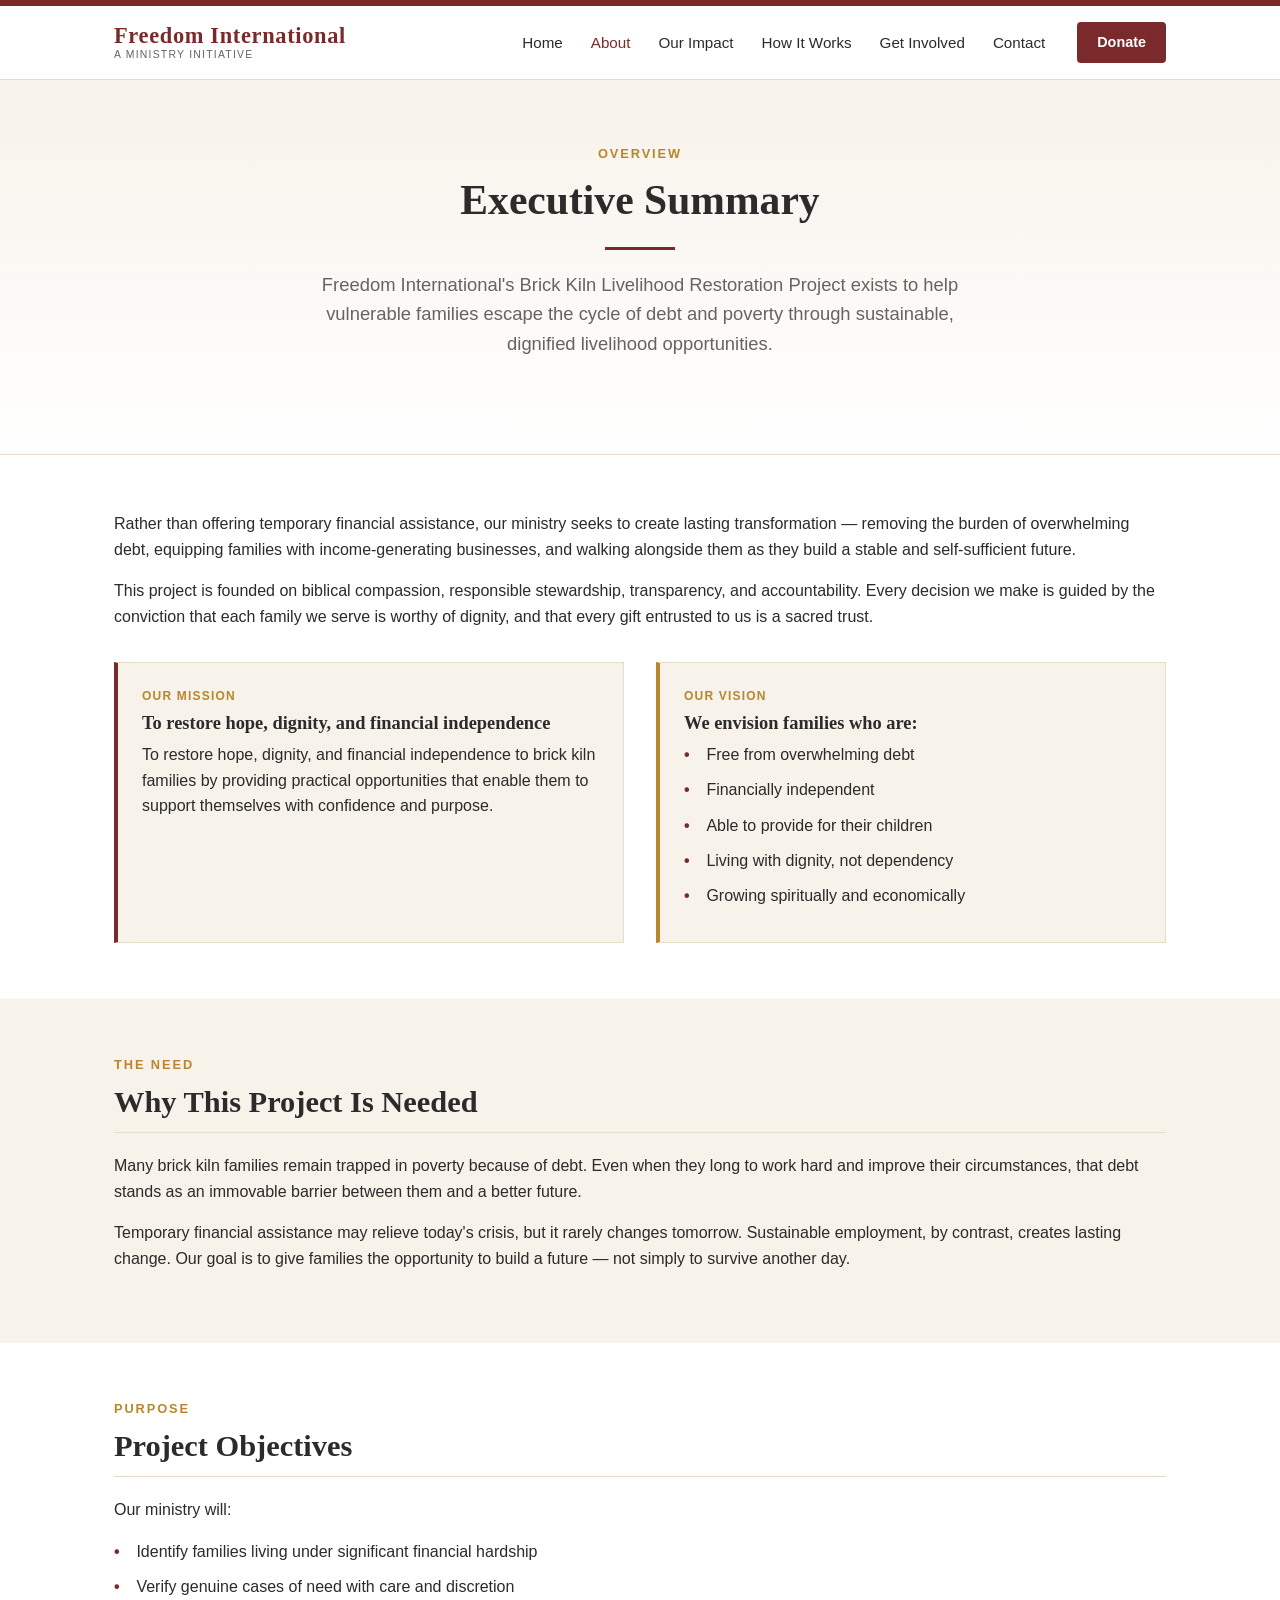
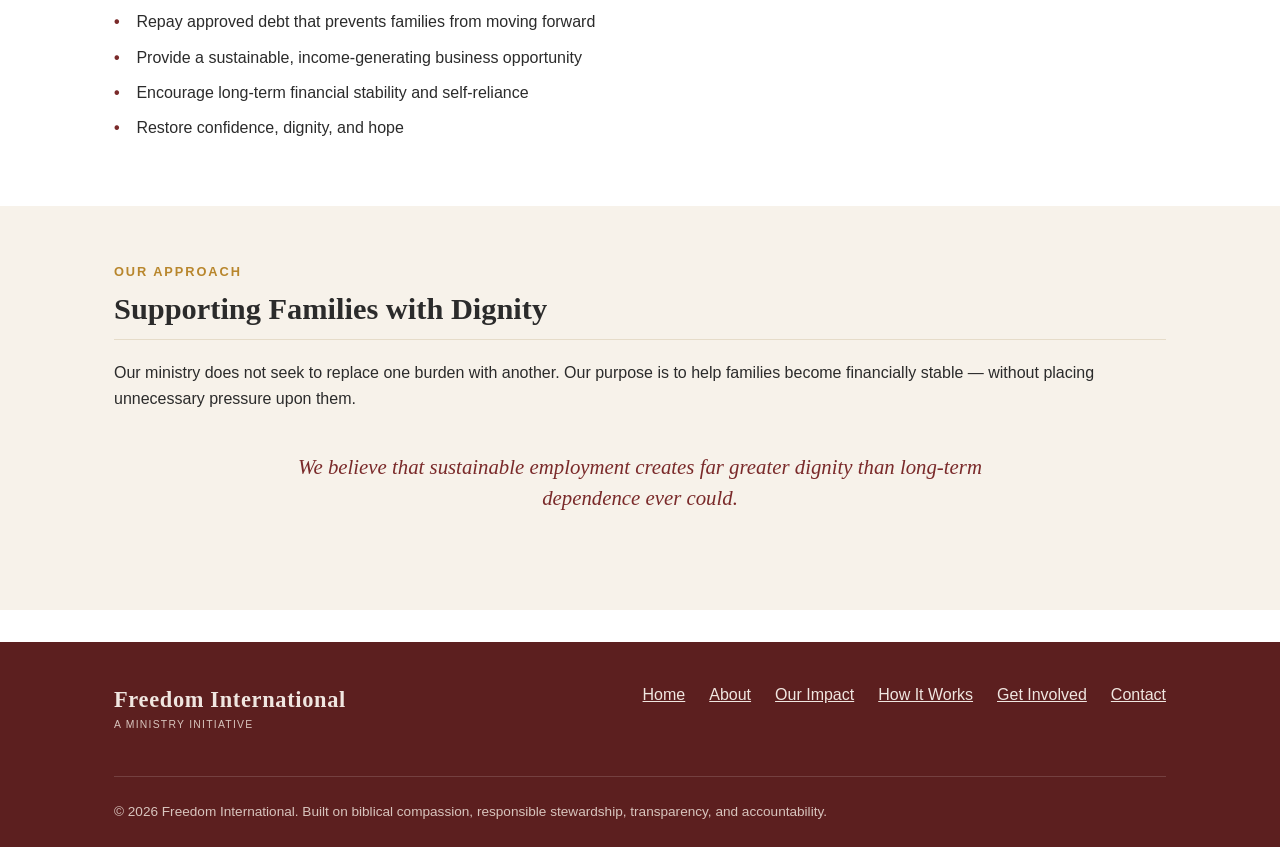
==== about.html @ 3bf538dc "Initial site scaffold for Freedom International Brick Kiln project Six static pages (home, about, im" ====
<!DOCTYPE html>
<html lang="en">
<head>
<meta charset="UTF-8">
<meta name="viewport" content="width=device-width, initial-scale=1.0">
<title>About | Freedom International</title>
<meta name="description" content="Learn about Freedom International's mission, vision, and approach to ending bonded labor at brick kilns through debt relief and sustainable livelihoods.">
<link rel="stylesheet" href="styles.css">
</head>
<body>
<div class="top-bar"></div>

<header class="site-header">
  <div class="container">
    <a href="index.html" class="brand">
      <span class="brand-name">Freedom International</span>
      <span class="brand-tagline">A Ministry Initiative</span>
    </a>
    <button class="nav-toggle" aria-label="Toggle menu" aria-expanded="false">
      <span></span><span></span><span></span>
    </button>
    <div class="nav-right">
      <nav class="main-nav">
        <ul>
          <li><a href="index.html">Home</a></li>
          <li><a href="about.html" class="active">About</a></li>
          <li><a href="impact.html">Our Impact</a></li>
          <li><a href="how-it-works.html">How It Works</a></li>
          <li><a href="get-involved.html">Get Involved</a></li>
          <li><a href="contact.html">Contact</a></li>
        </ul>
      </nav>
      <a href="get-involved.html" class="header-cta">Donate</a>
    </div>
  </div>
</header>

<section class="hero">
  <div class="container">
    <div class="eyebrow">Overview</div>
    <h1>Executive Summary</h1>
    <hr class="hero-rule">
    <p class="lead">Freedom International's Brick Kiln Livelihood Restoration Project exists to help vulnerable families escape the cycle of debt and poverty through sustainable, dignified livelihood opportunities.</p>
  </div>
</section>

<section class="section">
  <div class="container">
    <p>Rather than offering temporary financial assistance, our ministry seeks to create lasting transformation &mdash; removing the burden of overwhelming debt, equipping families with income-generating businesses, and walking alongside them as they build a stable and self-sufficient future.</p>
    <p>This project is founded on biblical compassion, responsible stewardship, transparency, and accountability. Every decision we make is guided by the conviction that each family we serve is worthy of dignity, and that every gift entrusted to us is a sacred trust.</p>

    <div class="two-col" style="margin-top:2rem;">
      <div class="callout">
        <div class="callout-label">Our Mission</div>
        <h3>To restore hope, dignity, and financial independence</h3>
        <p>To restore hope, dignity, and financial independence to brick kiln families by providing practical opportunities that enable them to support themselves with confidence and purpose.</p>
      </div>
      <div class="callout gold">
        <div class="callout-label">Our Vision</div>
        <h3>We envision families who are:</h3>
        <ul class="check-list">
          <li>Free from overwhelming debt</li>
          <li>Financially independent</li>
          <li>Able to provide for their children</li>
          <li>Living with dignity, not dependency</li>
          <li>Growing spiritually and economically</li>
        </ul>
      </div>
    </div>
  </div>
</section>

<section class="section section-alt">
  <div class="container">
    <div class="eyebrow">The Need</div>
    <h2>Why This Project Is Needed</h2>
    <p>Many brick kiln families remain trapped in poverty because of debt. Even when they long to work hard and improve their circumstances, that debt stands as an immovable barrier between them and a better future.</p>
    <p>Temporary financial assistance may relieve today's crisis, but it rarely changes tomorrow. Sustainable employment, by contrast, creates lasting change. Our goal is to give families the opportunity to build a future &mdash; not simply to survive another day.</p>
  </div>
</section>

<section class="section">
  <div class="container">
    <div class="eyebrow">Purpose</div>
    <h2>Project Objectives</h2>
    <p>Our ministry will:</p>
    <ul class="check-list">
      <li>Identify families living under significant financial hardship</li>
      <li>Verify genuine cases of need with care and discretion</li>
      <li>Repay approved debt that prevents families from moving forward</li>
      <li>Provide a sustainable, income-generating business opportunity</li>
      <li>Encourage long-term financial stability and self-reliance</li>
      <li>Restore confidence, dignity, and hope</li>
    </ul>
  </div>
</section>

<section class="section section-alt">
  <div class="container">
    <div class="eyebrow">Our Approach</div>
    <h2>Supporting Families with Dignity</h2>
    <p>Our ministry does not seek to replace one burden with another. Our purpose is to help families become financially stable &mdash; without placing unnecessary pressure upon them.</p>
    <p class="pull-quote">We believe that sustainable employment creates far greater dignity than long-term dependence ever could.</p>
  </div>
</section>

<footer class="site-footer">
  <div class="container">
    <div class="footer-grid">
      <div>
        <span class="brand-name" style="color:#f0e6e0;">Freedom International</span>
        <p class="brand-tagline" style="color:#d8c4bd;">A Ministry Initiative</p>
      </div>
      <nav class="footer-nav">
        <ul>
          <li><a href="index.html">Home</a></li>
          <li><a href="about.html">About</a></li>
          <li><a href="impact.html">Our Impact</a></li>
          <li><a href="how-it-works.html">How It Works</a></li>
          <li><a href="get-involved.html">Get Involved</a></li>
          <li><a href="contact.html">Contact</a></li>
        </ul>
      </nav>
    </div>
    <div class="footer-note">&copy; 2026 Freedom International. Built on biblical compassion, responsible stewardship, transparency, and accountability.</div>
  </div>
</footer>

<script src="script.js"></script>
</body>
</html>
---- styles.css ----
/* Freedom International — shared site styles */

:root {
  --maroon: #7a2a2a;
  --maroon-dark: #5c1f1f;
  --gold: #b8862c;
  --cream: #f7f2ea;
  --cream-border: #e6dcc9;
  --text: #2b2b2b;
  --text-light: #666360;
  --white: #ffffff;
  --font-serif: Georgia, 'Times New Roman', Times, serif;
  --font-sans: -apple-system, BlinkMacSystemFont, 'Segoe UI', Roboto, Helvetica, Arial, sans-serif;
  --max-width: 1100px;
}

* {
  box-sizing: border-box;
}

html {
  scroll-behavior: smooth;
}

body {
  margin: 0;
  font-family: var(--font-sans);
  color: var(--text);
  line-height: 1.6;
  background: var(--white);
}

img {
  max-width: 100%;
  display: block;
}

a {
  color: var(--maroon);
}

h1, h2, h3, h4 {
  font-family: var(--font-serif);
  color: var(--text);
  line-height: 1.2;
  margin: 0 0 0.5em;
}

p {
  margin: 0 0 1em;
}

.container {
  max-width: var(--max-width);
  margin: 0 auto;
  padding: 0 1.5rem;
}

/* Top accent bar */
.top-bar {
  height: 6px;
  background: var(--maroon);
}

/* Header / nav */
.site-header {
  background: var(--white);
  border-bottom: 1px solid var(--cream-border);
  position: sticky;
  top: 0;
  z-index: 100;
}

.site-header .container {
  display: flex;
  align-items: center;
  justify-content: space-between;
  padding-top: 1rem;
  padding-bottom: 1rem;
}

.brand {
  display: flex;
  flex-direction: column;
  text-decoration: none;
  line-height: 1.1;
}

.brand-name {
  font-family: var(--font-serif);
  font-size: 1.4rem;
  font-weight: bold;
  color: var(--maroon);
  letter-spacing: 0.03em;
}

.brand-tagline {
  font-size: 0.65rem;
  letter-spacing: 0.12em;
  color: var(--text-light);
  text-transform: uppercase;
}

.nav-toggle {
  display: none;
  flex-direction: column;
  justify-content: center;
  gap: 5px;
  width: 32px;
  height: 32px;
  background: none;
  border: none;
  cursor: pointer;
  padding: 0;
}

.nav-toggle span {
  display: block;
  height: 2px;
  background: var(--maroon);
  border-radius: 1px;
}

.main-nav ul {
  display: flex;
  gap: 1.75rem;
  list-style: none;
  margin: 0;
  padding: 0;
}

.main-nav a {
  color: var(--text);
  text-decoration: none;
  font-size: 0.95rem;
  font-weight: 500;
}

.main-nav a:hover,
.main-nav a.active {
  color: var(--maroon);
}

.header-cta {
  display: inline-block;
  background: var(--maroon);
  color: var(--white) !important;
  padding: 0.55rem 1.25rem;
  border-radius: 4px;
  text-decoration: none;
  font-weight: 600;
  font-size: 0.9rem;
  white-space: nowrap;
}

.header-cta:hover {
  background: var(--maroon-dark);
}

.nav-right {
  display: flex;
  align-items: center;
  gap: 2rem;
}

/* Hero */
.hero {
  background: linear-gradient(180deg, var(--cream) 0%, var(--white) 100%);
  padding: 4rem 0;
  text-align: center;
  border-bottom: 1px solid var(--cream-border);
}

.hero .eyebrow {
  text-transform: uppercase;
  letter-spacing: 0.15em;
  color: var(--gold);
  font-size: 0.8rem;
  font-weight: 700;
  margin-bottom: 0.75rem;
}

.hero h1 {
  font-size: 2.6rem;
  max-width: 780px;
  margin-left: auto;
  margin-right: auto;
}

.hero .lead {
  font-size: 1.15rem;
  color: var(--text-light);
  max-width: 640px;
  margin: 1rem auto 2rem;
}

.hero-rule {
  width: 70px;
  height: 3px;
  background: var(--maroon);
  margin: 1.25rem auto;
  border: none;
}

.btn-row {
  display: flex;
  gap: 1rem;
  justify-content: center;
  flex-wrap: wrap;
}

.btn {
  display: inline-block;
  padding: 0.8rem 1.75rem;
  border-radius: 4px;
  text-decoration: none;
  font-weight: 600;
  font-size: 0.95rem;
  border: 2px solid var(--maroon);
}

.btn-primary {
  background: var(--maroon);
  color: var(--white);
}

.btn-primary:hover {
  background: var(--maroon-dark);
  border-color: var(--maroon-dark);
}

.btn-secondary {
  background: transparent;
  color: var(--maroon);
}

.btn-secondary:hover {
  background: var(--cream);
}

/* Stats */
.stats {
  display: grid;
  grid-template-columns: repeat(auto-fit, minmax(160px, 1fr));
  gap: 1px;
  background: var(--cream-border);
  border: 1px solid var(--cream-border);
  margin: 2.5rem 0;
}

.stat {
  background: var(--cream);
  text-align: center;
  padding: 2rem 1rem;
}

.stat .number {
  font-family: var(--font-serif);
  font-size: 2.5rem;
  color: var(--maroon);
  font-weight: bold;
}

.stat .label {
  font-size: 0.9rem;
  color: var(--text-light);
  margin-top: 0.25rem;
}

/* Sections */
.section {
  padding: 3.5rem 0;
}

.section-alt {
  background: var(--cream);
}

.eyebrow {
  text-transform: uppercase;
  letter-spacing: 0.15em;
  color: var(--gold);
  font-size: 0.8rem;
  font-weight: 700;
  margin-bottom: 0.5rem;
}

.section h2 {
  font-size: 1.9rem;
  border-bottom: 1px solid var(--cream-border);
  padding-bottom: 0.75rem;
  margin-bottom: 1.25rem;
}

.two-col {
  display: grid;
  grid-template-columns: 1fr 1fr;
  gap: 2rem;
}

@media (max-width: 700px) {
  .two-col {
    grid-template-columns: 1fr;
  }
}

/* Boxed callouts (mirrors PDF's cream boxes with colored left border) */
.callout {
  background: var(--cream);
  border: 1px solid var(--cream-border);
  border-left: 4px solid var(--maroon);
  padding: 1.5rem;
}

.callout.gold {
  border-left-color: var(--gold);
}

.callout .callout-label {
  text-transform: uppercase;
  letter-spacing: 0.1em;
  font-size: 0.75rem;
  color: var(--gold);
  font-weight: 700;
  margin-bottom: 0.4rem;
}

.callout h3 {
  font-size: 1.15rem;
  margin-bottom: 0.5rem;
}

/* Lists */
.check-list {
  list-style: none;
  padding: 0;
  margin: 0;
}

.check-list li {
  position: relative;
  padding-left: 1.4rem;
  margin-bottom: 0.6rem;
}

.check-list li::before {
  content: '\2022';
  color: var(--maroon);
  position: absolute;
  left: 0;
  font-weight: bold;
}

/* Numbered process steps */
.steps {
  display: grid;
  grid-template-columns: repeat(auto-fit, minmax(220px, 1fr));
  gap: 1px;
  background: var(--cream-border);
  border: 1px solid var(--cream-border);
}

.step {
  background: var(--cream);
  padding: 1.5rem;
  text-align: center;
}

.step .step-number {
  font-family: var(--font-serif);
  font-size: 1.6rem;
  color: var(--maroon);
  font-weight: bold;
  margin-bottom: 0.4rem;
}

/* Pull quote */
.pull-quote {
  font-family: var(--font-serif);
  font-style: italic;
  font-size: 1.3rem;
  color: var(--maroon);
  text-align: center;
  max-width: 760px;
  margin: 2.5rem auto;
  line-height: 1.5;
}

/* Cards (opportunities grid) */
.card-grid {
  display: grid;
  grid-template-columns: repeat(auto-fit, minmax(240px, 1fr));
  gap: 1.25rem;
}

.card {
  border: 1px solid var(--cream-border);
  border-radius: 6px;
  padding: 1.5rem;
}

.card h3 {
  font-size: 1.05rem;
  color: var(--maroon);
}

/* Simple form */
.form-field {
  margin-bottom: 1.25rem;
}

.form-field label {
  display: block;
  font-weight: 600;
  margin-bottom: 0.35rem;
  font-size: 0.9rem;
}

.form-field input,
.form-field textarea {
  width: 100%;
  padding: 0.65rem 0.8rem;
  border: 1px solid var(--cream-border);
  border-radius: 4px;
  font-family: inherit;
  font-size: 1rem;
}

.form-field textarea {
  resize: vertical;
  min-height: 140px;
}

/* Footer */
.site-footer {
  background: var(--maroon-dark);
  color: #f0e6e0;
  padding: 2.5rem 0 1.5rem;
  margin-top: 2rem;
}

.site-footer a {
  color: #f0e6e0;
}

.footer-grid {
  display: flex;
  justify-content: space-between;
  flex-wrap: wrap;
  gap: 2rem;
}

.footer-nav ul {
  list-style: none;
  padding: 0;
  margin: 0;
  display: flex;
  gap: 1.5rem;
  flex-wrap: wrap;
}

.footer-note {
  margin-top: 2rem;
  padding-top: 1.5rem;
  border-top: 1px solid rgba(255,255,255,0.15);
  font-size: 0.85rem;
  color: #d8c4bd;
}

/* Mobile nav */
@media (max-width: 800px) {
  .nav-toggle {
    display: flex;
  }

  .nav-right {
    position: fixed;
    top: 65px;
    left: 0;
    right: 0;
    background: var(--white);
    border-bottom: 1px solid var(--cream-border);
    flex-direction: column;
    align-items: stretch;
    padding: 1rem 1.5rem 1.5rem;
    gap: 1rem;
    display: none;
  }

  .nav-right.open {
    display: flex;
  }

  .main-nav ul {
    flex-direction: column;
    gap: 1rem;
  }

  .header-cta {
    text-align: center;
  }

  .hero h1 {
    font-size: 2rem;
  }
}
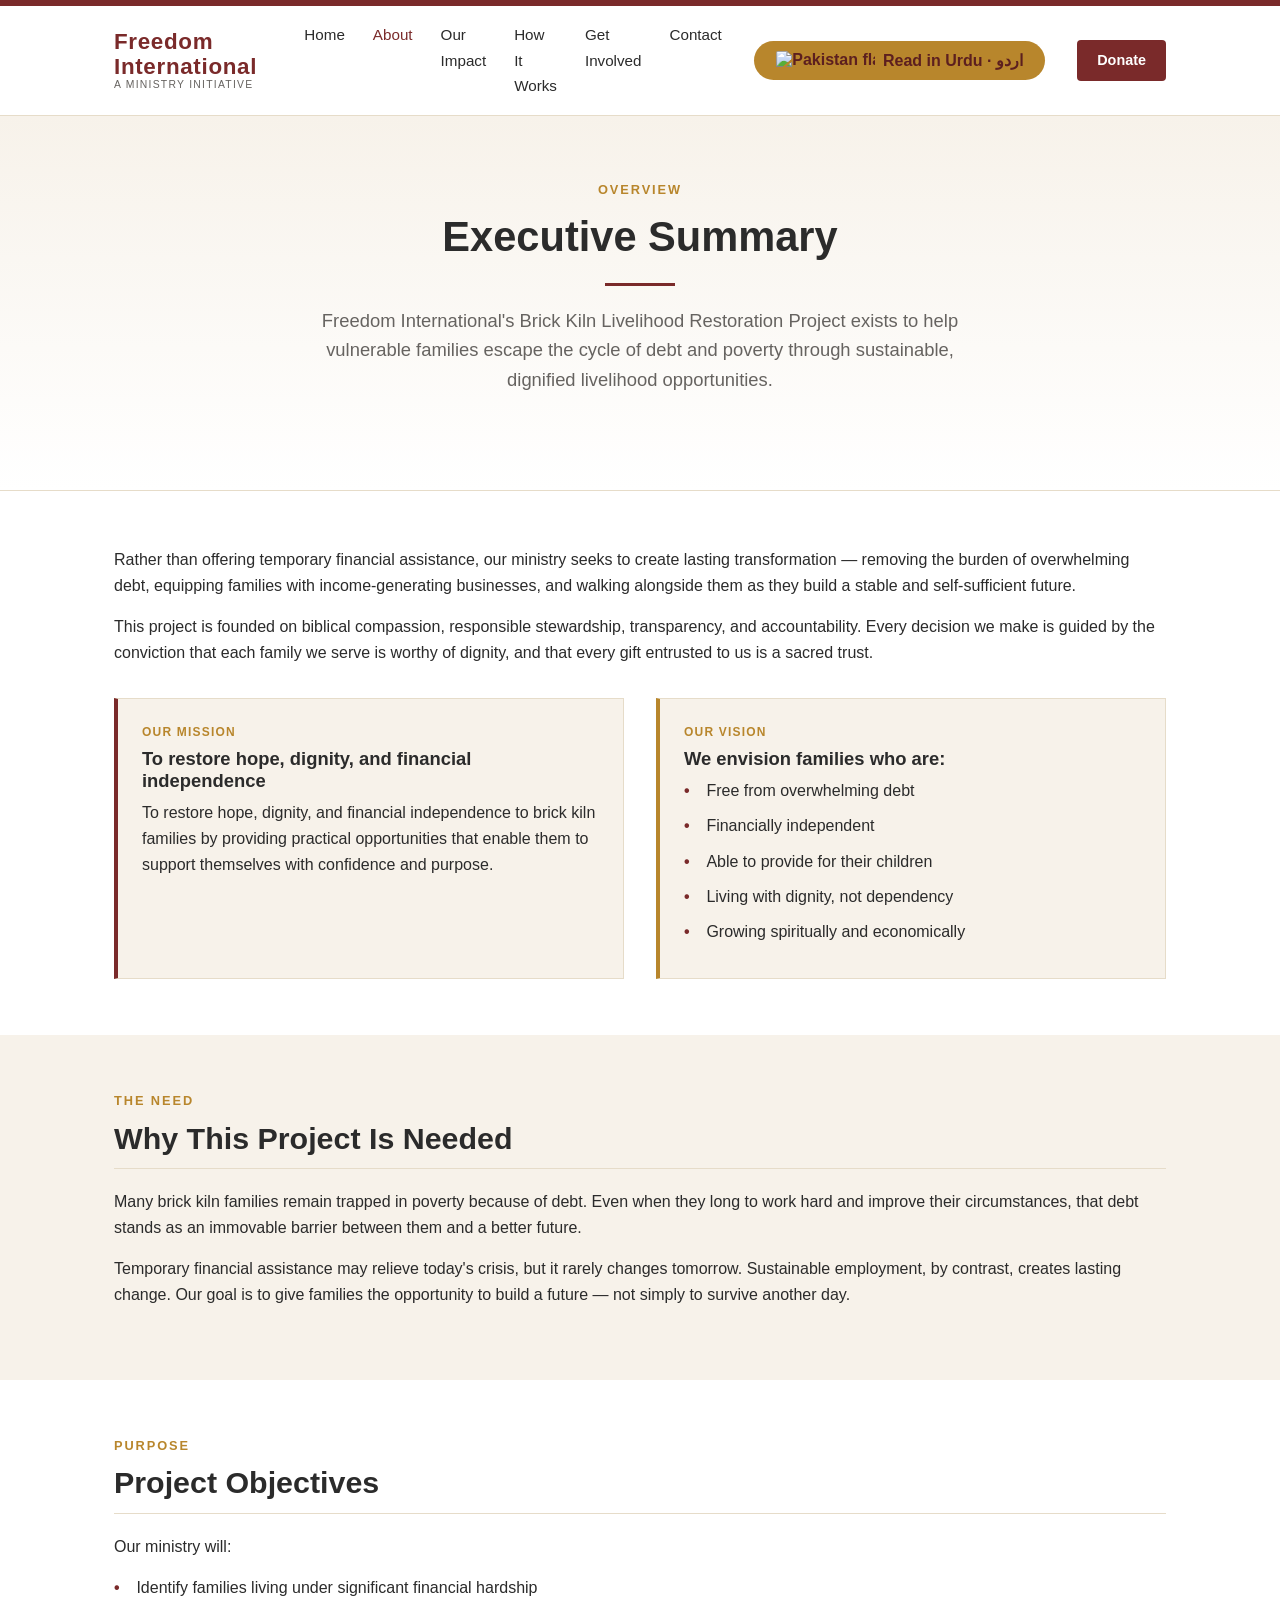
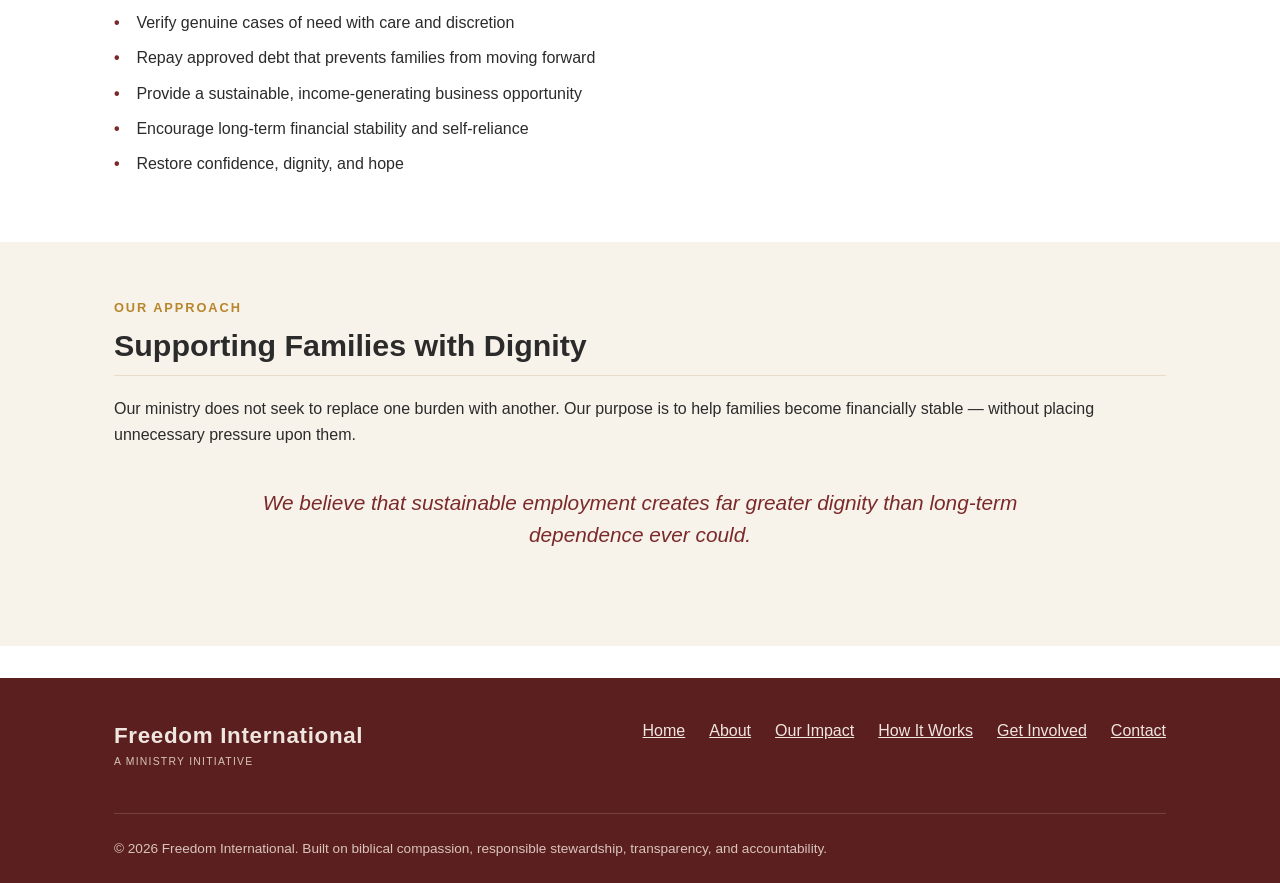
==== commit 7f9d3e7d: "Add Urdu translation toggle to the nav bar Adds a clearly-labeled "Read in Urdu / اردو" button (with" ====
--- a/about.html
+++ b/about.html
@@ -30,10 +30,12 @@
           <li><a href="contact.html">Contact</a></li>
         </ul>
       </nav>
+      <button id="lang-toggle" class="lang-toggle-btn notranslate" translate="no"><img src="https://flagcdn.com/20x15/pk.png" alt="Pakistan flag" style="vertical-align:middle;margin-right:8px;border-radius:2px;"> Read in Urdu &middot; اردو</button>
       <a href="get-involved.html" class="header-cta">Donate</a>
     </div>
   </div>
 </header>
+<div id="google_translate_element" style="display:none;"></div>
 
 <section class="hero">
   <div class="container">
@@ -127,5 +129,7 @@
 </footer>
 
 <script src="script.js"></script>
+<script src="translate.js"></script>
+<script src="//translate.google.com/translate_a/element.js?cb=googleTranslateElementInit"></script>
 </body>
 </html>
--- a/styles.css
+++ b/styles.css
@@ -9,7 +9,7 @@
   --text: #2b2b2b;
   --text-light: #666360;
   --white: #ffffff;
-  --font-serif: Georgia, 'Times New Roman', Times, serif;
+  --font-heading: 'Helvetica Neue', Helvetica, Arial, sans-serif;
   --font-sans: -apple-system, BlinkMacSystemFont, 'Segoe UI', Roboto, Helvetica, Arial, sans-serif;
   --max-width: 1100px;
 }
@@ -40,7 +40,7 @@
 }
 
 h1, h2, h3, h4 {
-  font-family: var(--font-serif);
+  font-family: var(--font-heading);
   color: var(--text);
   line-height: 1.2;
   margin: 0 0 0.5em;
@@ -87,7 +87,7 @@
 }
 
 .brand-name {
-  font-family: var(--font-serif);
+  font-family: var(--font-heading);
   font-size: 1.4rem;
   font-weight: bold;
   color: var(--maroon);
@@ -163,6 +163,26 @@
   gap: 2rem;
 }
 
+.lang-toggle-btn {
+  display: inline-flex;
+  align-items: center;
+  background: var(--gold);
+  color: var(--maroon-dark);
+  border: none;
+  border-radius: 24px;
+  padding: 0.65rem 1.4rem;
+  font-family: inherit;
+  font-size: 1rem;
+  font-weight: 700;
+  white-space: nowrap;
+  cursor: pointer;
+  transition: background 0.2s ease;
+}
+
+.lang-toggle-btn:hover {
+  background: #a3761f;
+}
+
 /* Hero */
 .hero {
   background: linear-gradient(180deg, var(--cream) 0%, var(--white) 100%);
@@ -255,7 +275,7 @@
 }
 
 .stat .number {
-  font-family: var(--font-serif);
+  font-family: var(--font-heading);
   font-size: 2.5rem;
   color: var(--maroon);
   font-weight: bold;
@@ -265,6 +285,31 @@
   font-size: 0.9rem;
   color: var(--text-light);
   margin-top: 0.25rem;
+}
+
+/* Feature photo */
+.photo-feature {
+  padding: 2.5rem 0 0;
+}
+
+.photo-feature figure {
+  margin: 0;
+}
+
+.photo-feature img {
+  width: 100%;
+  max-height: 560px;
+  object-fit: cover;
+  border-radius: 8px;
+  box-shadow: 0 12px 30px rgba(43, 30, 20, 0.18);
+}
+
+.photo-feature figcaption {
+  text-align: center;
+  font-style: italic;
+  color: var(--text-light);
+  font-size: 0.9rem;
+  margin-top: 0.9rem;
 }
 
 /* Sections */
@@ -367,7 +412,7 @@
 }
 
 .step .step-number {
-  font-family: var(--font-serif);
+  font-family: var(--font-heading);
   font-size: 1.6rem;
   color: var(--maroon);
   font-weight: bold;
@@ -376,7 +421,7 @@
 
 /* Pull quote */
 .pull-quote {
-  font-family: var(--font-serif);
+  font-family: var(--font-heading);
   font-style: italic;
   font-size: 1.3rem;
   color: var(--maroon);
@@ -500,6 +545,10 @@
     text-align: center;
   }
 
+  .lang-toggle-btn {
+    justify-content: center;
+  }
+
   .hero h1 {
     font-size: 2rem;
   }
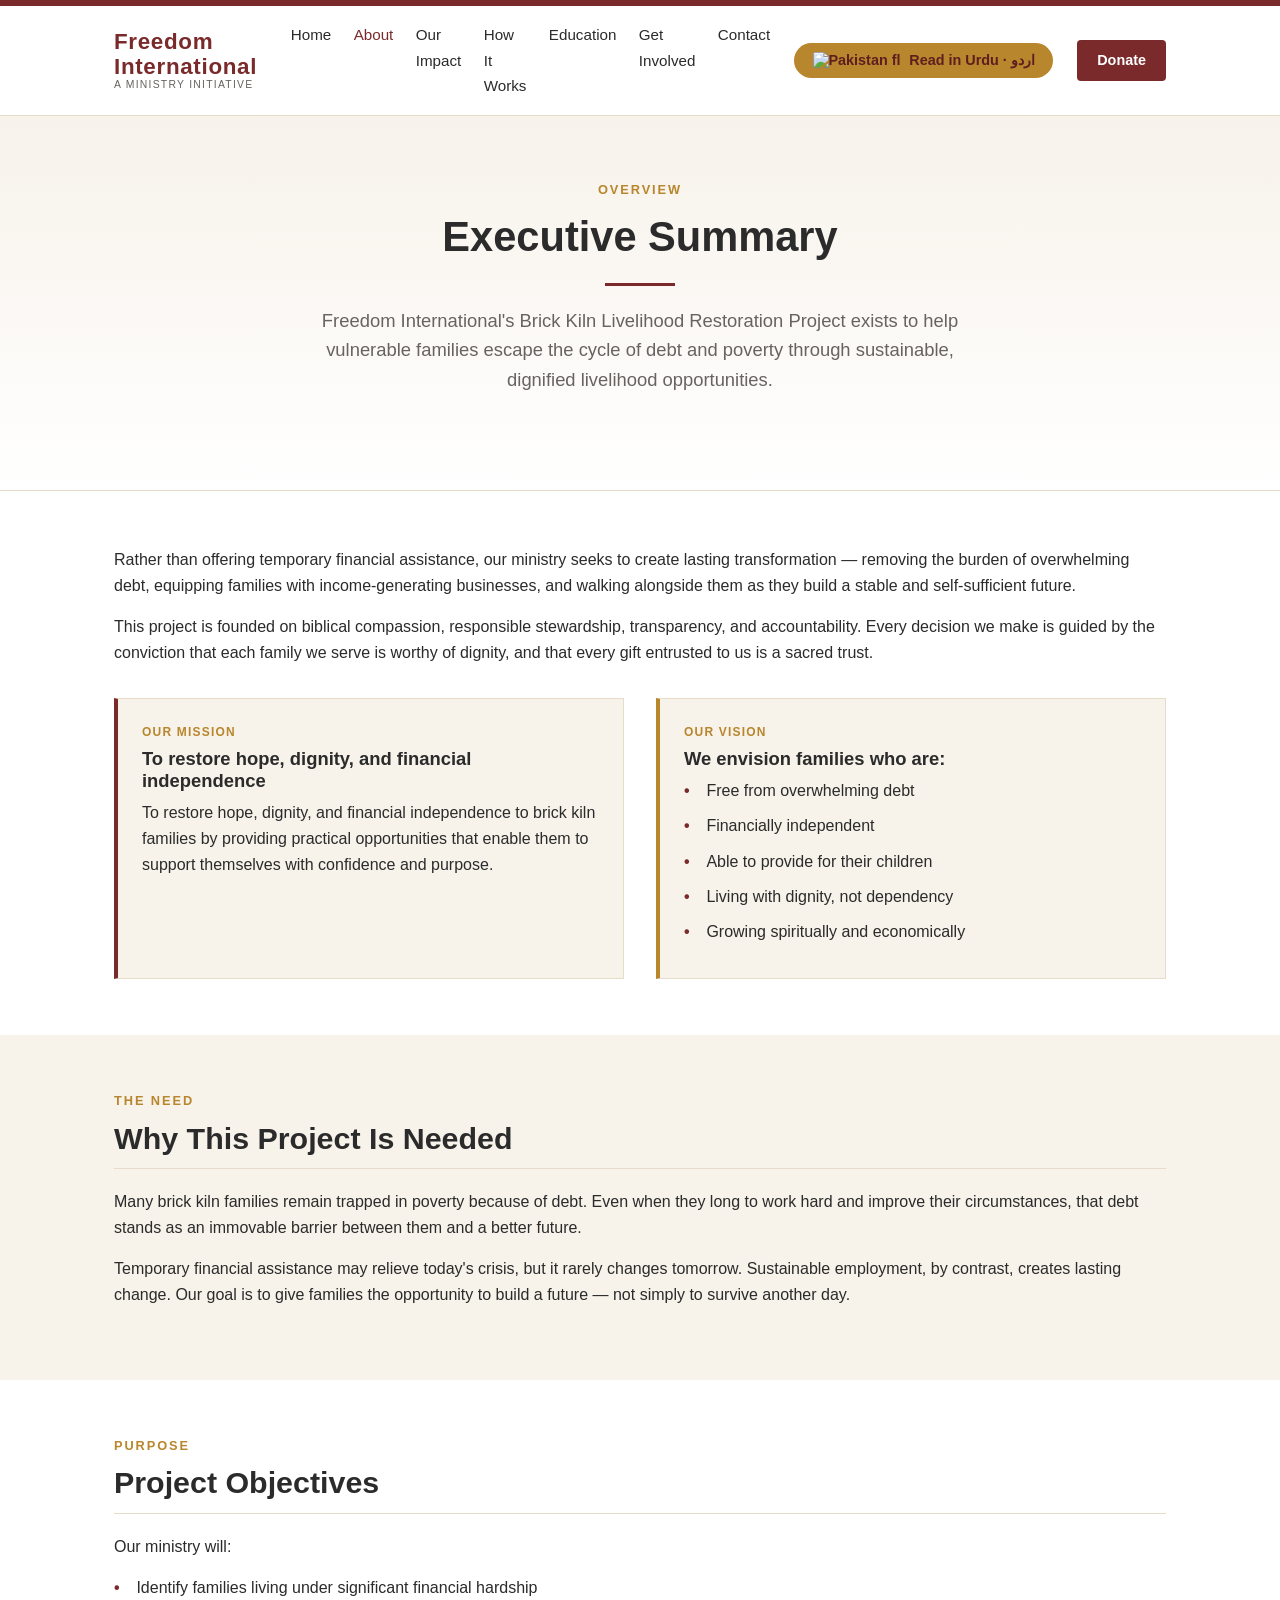
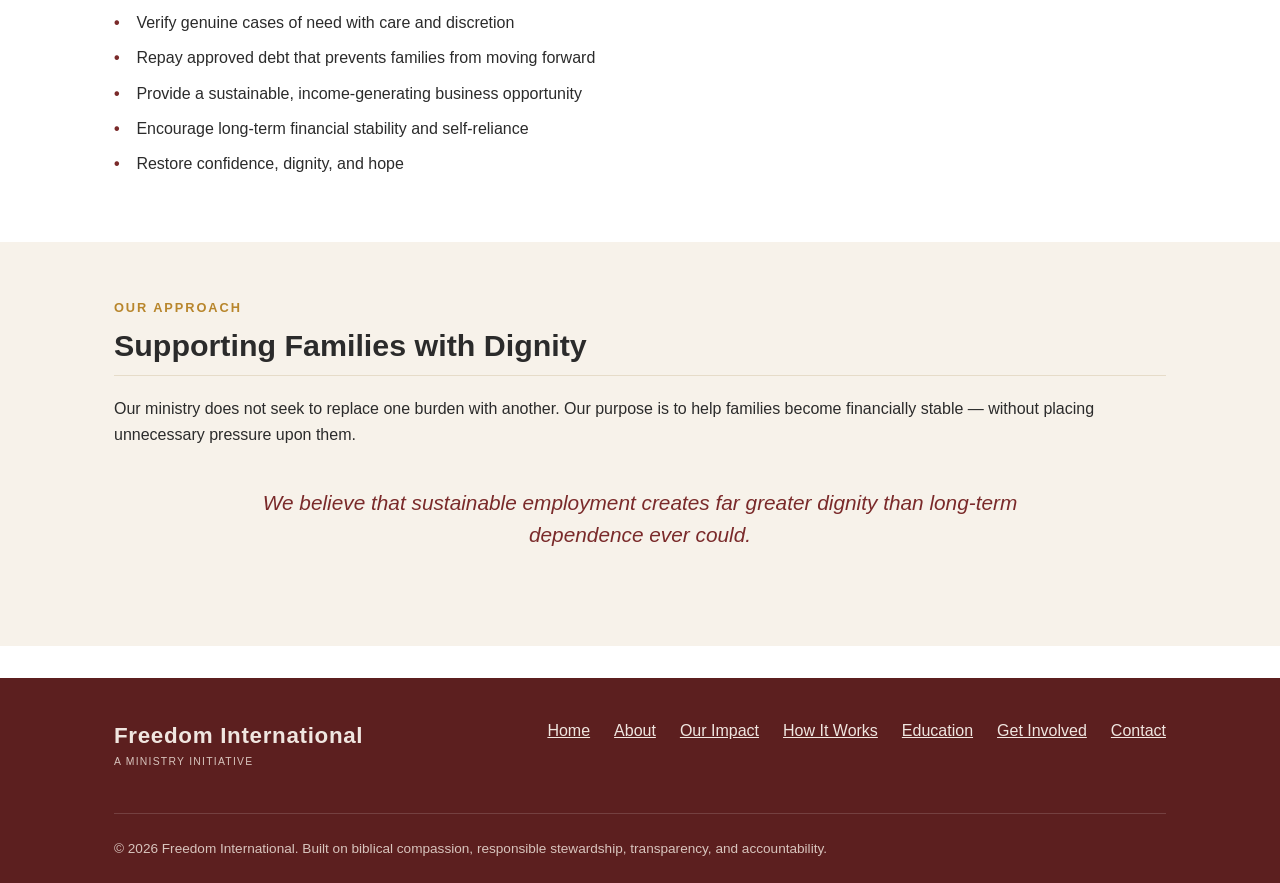
==== commit 8ab111cb: "Add Education page and update nav New education.html covers the "Educating the Next Generation" cont" ====
--- a/about.html
+++ b/about.html
@@ -26,6 +26,7 @@
           <li><a href="about.html" class="active">About</a></li>
           <li><a href="impact.html">Our Impact</a></li>
           <li><a href="how-it-works.html">How It Works</a></li>
+          <li><a href="education.html">Education</a></li>
           <li><a href="get-involved.html">Get Involved</a></li>
           <li><a href="contact.html">Contact</a></li>
         </ul>
@@ -119,6 +120,7 @@
           <li><a href="about.html">About</a></li>
           <li><a href="impact.html">Our Impact</a></li>
           <li><a href="how-it-works.html">How It Works</a></li>
+          <li><a href="education.html">Education</a></li>
           <li><a href="get-involved.html">Get Involved</a></li>
           <li><a href="contact.html">Contact</a></li>
         </ul>
--- a/styles.css
+++ b/styles.css
@@ -123,7 +123,7 @@
 
 .main-nav ul {
   display: flex;
-  gap: 1.75rem;
+  gap: 1.4rem;
   list-style: none;
   margin: 0;
   padding: 0;
@@ -160,7 +160,7 @@
 .nav-right {
   display: flex;
   align-items: center;
-  gap: 2rem;
+  gap: 1.5rem;
 }
 
 .lang-toggle-btn {
@@ -170,9 +170,9 @@
   color: var(--maroon-dark);
   border: none;
   border-radius: 24px;
-  padding: 0.65rem 1.4rem;
+  padding: 0.6rem 1.15rem;
   font-family: inherit;
-  font-size: 1rem;
+  font-size: 0.9rem;
   font-weight: 700;
   white-space: nowrap;
   cursor: pointer;
@@ -513,7 +513,7 @@
 }
 
 /* Mobile nav */
-@media (max-width: 800px) {
+@media (max-width: 1100px) {
   .nav-toggle {
     display: flex;
   }
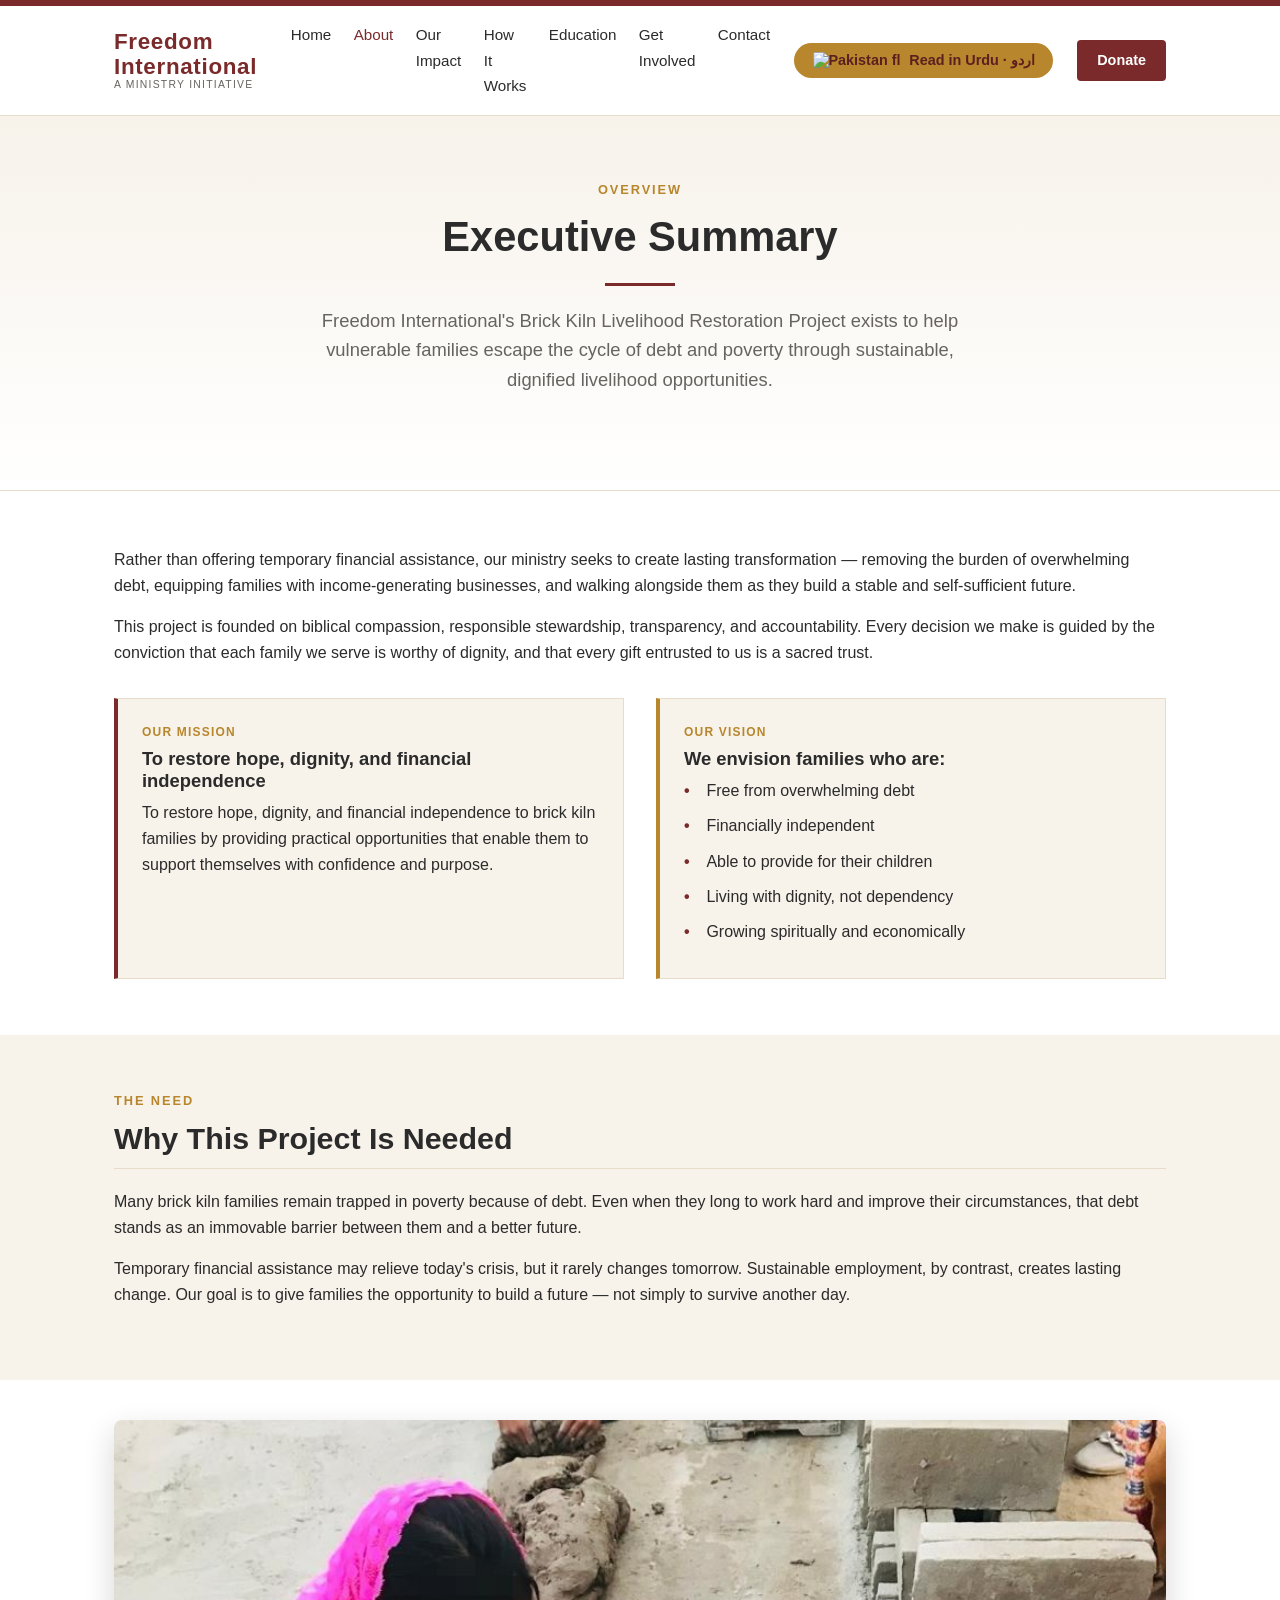
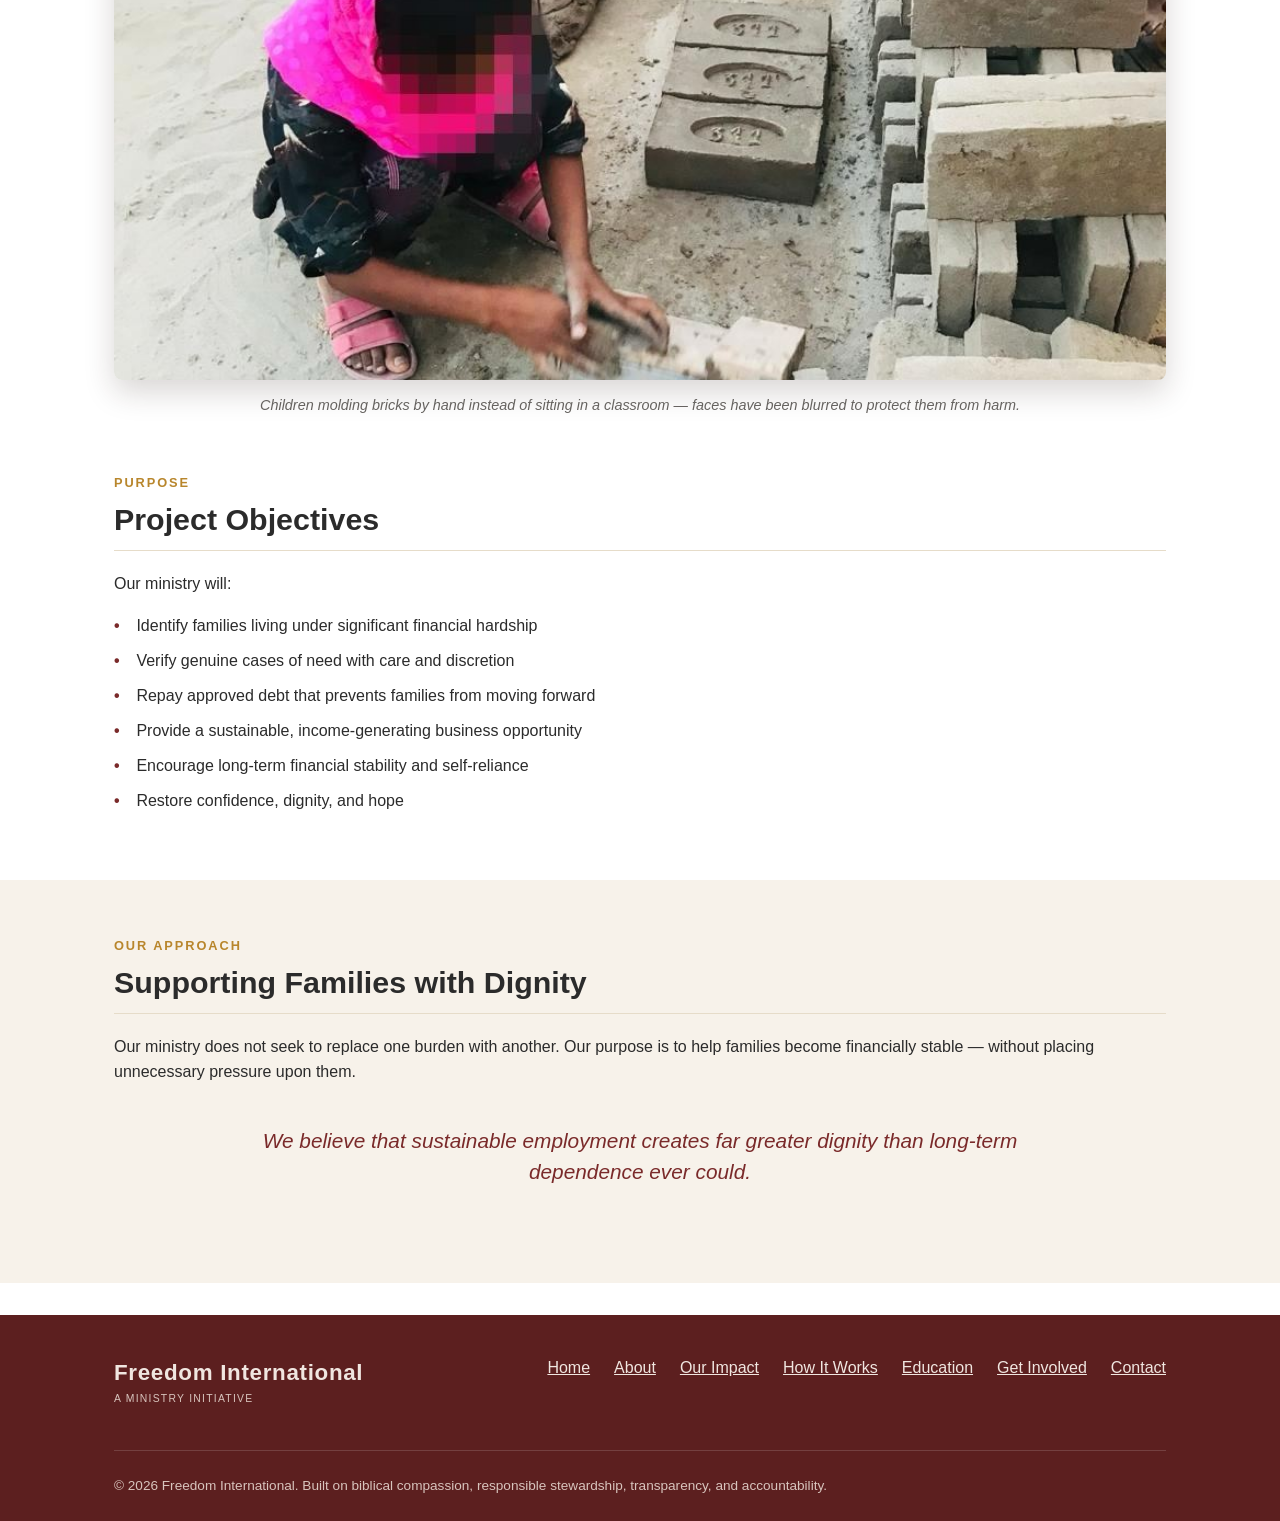
==== commit 1c00c60f: "Add photo of children molding bricks to About page Placed right after "Why This Project Is Needed" t" ====
--- a/about.html
+++ b/about.html
@@ -82,6 +82,15 @@
   </div>
 </section>
 
+<section class="photo-feature">
+  <div class="container">
+    <figure>
+      <img src="assets/children-working.jpg" alt="Two children molding bricks by hand at a brick kiln, faces blurred for their protection" loading="lazy">
+      <figcaption>Children molding bricks by hand instead of sitting in a classroom &mdash; faces have been blurred to protect them from harm.</figcaption>
+    </figure>
+  </div>
+</section>
+
 <section class="section">
   <div class="container">
     <div class="eyebrow">Purpose</div>
--- a/styles.css
+++ b/styles.css
@@ -292,6 +292,15 @@
   padding: 2.5rem 0 0;
 }
 
+.photo-feature .eyebrow {
+  text-align: center;
+}
+
+.photo-feature h2 {
+  text-align: center;
+  margin-bottom: 1.25rem;
+}
+
 .photo-feature figure {
   margin: 0;
 }
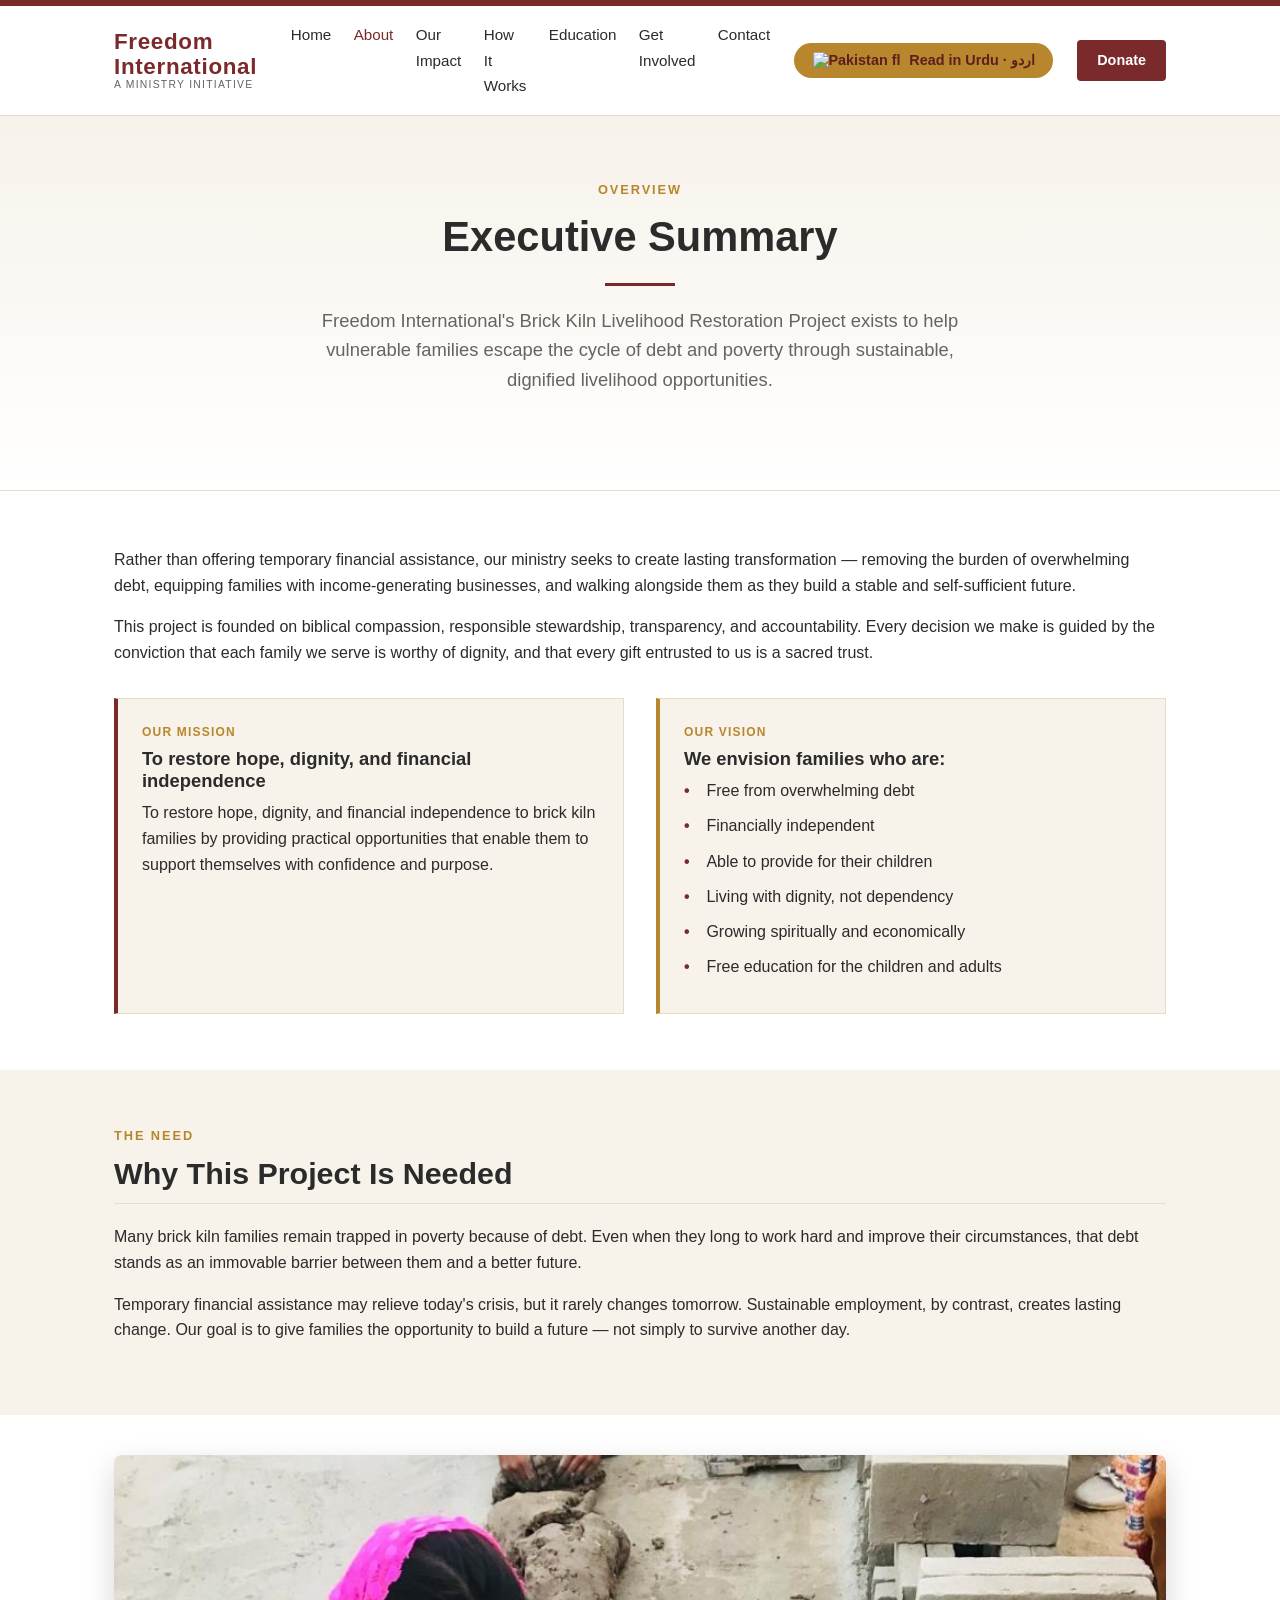
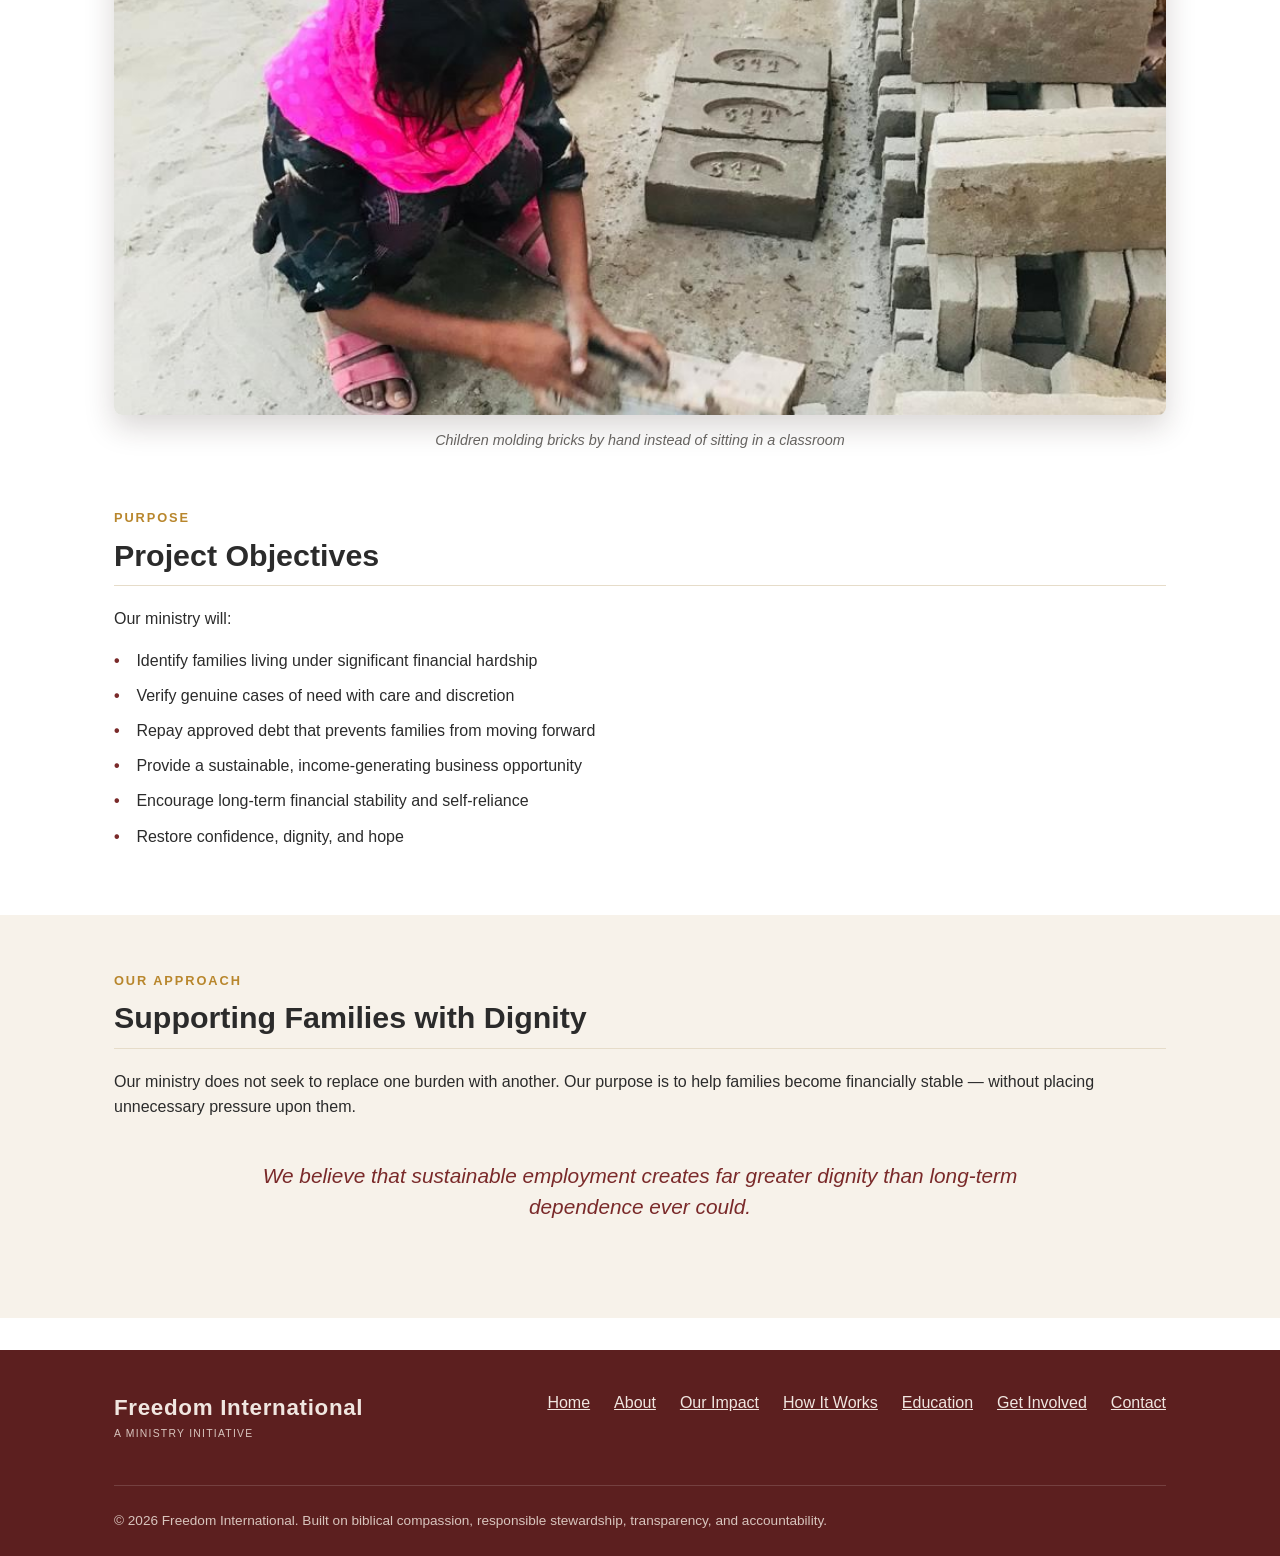
==== commit 0edc4d81: "Manual edits: simplify photo captions and update images Aaron's manual edits: shortened the photo ca" ====
--- a/about.html
+++ b/about.html
@@ -67,6 +67,7 @@
           <li>Able to provide for their children</li>
           <li>Living with dignity, not dependency</li>
           <li>Growing spiritually and economically</li>
+          <li>Free education for the children and adults</li>
         </ul>
       </div>
     </div>
@@ -85,8 +86,8 @@
 <section class="photo-feature">
   <div class="container">
     <figure>
-      <img src="assets/children-working.jpg" alt="Two children molding bricks by hand at a brick kiln, faces blurred for their protection" loading="lazy">
-      <figcaption>Children molding bricks by hand instead of sitting in a classroom &mdash; faces have been blurred to protect them from harm.</figcaption>
+      <img src="assets/children-working.jpg" alt="Two children molding bricks by hand at a brick kiln" loading="lazy">
+      <figcaption>Children molding bricks by hand instead of sitting in a classroom</figcaption>
     </figure>
   </div>
 </section>
--- a/styles.css
+++ b/styles.css
@@ -321,6 +321,27 @@
   margin-top: 0.9rem;
 }
 
+/* Video feature */
+.video-wrapper {
+  position: relative;
+  width: 100%;
+  max-width: 380px;
+  margin: 0 auto;
+  aspect-ratio: 9 / 16;
+  border-radius: 8px;
+  overflow: hidden;
+  box-shadow: 0 12px 30px rgba(43, 30, 20, 0.18);
+}
+
+.video-wrapper iframe {
+  position: absolute;
+  top: 0;
+  left: 0;
+  width: 100%;
+  height: 100%;
+  border: 0;
+}
+
 /* Sections */
 .section {
   padding: 3.5rem 0;
